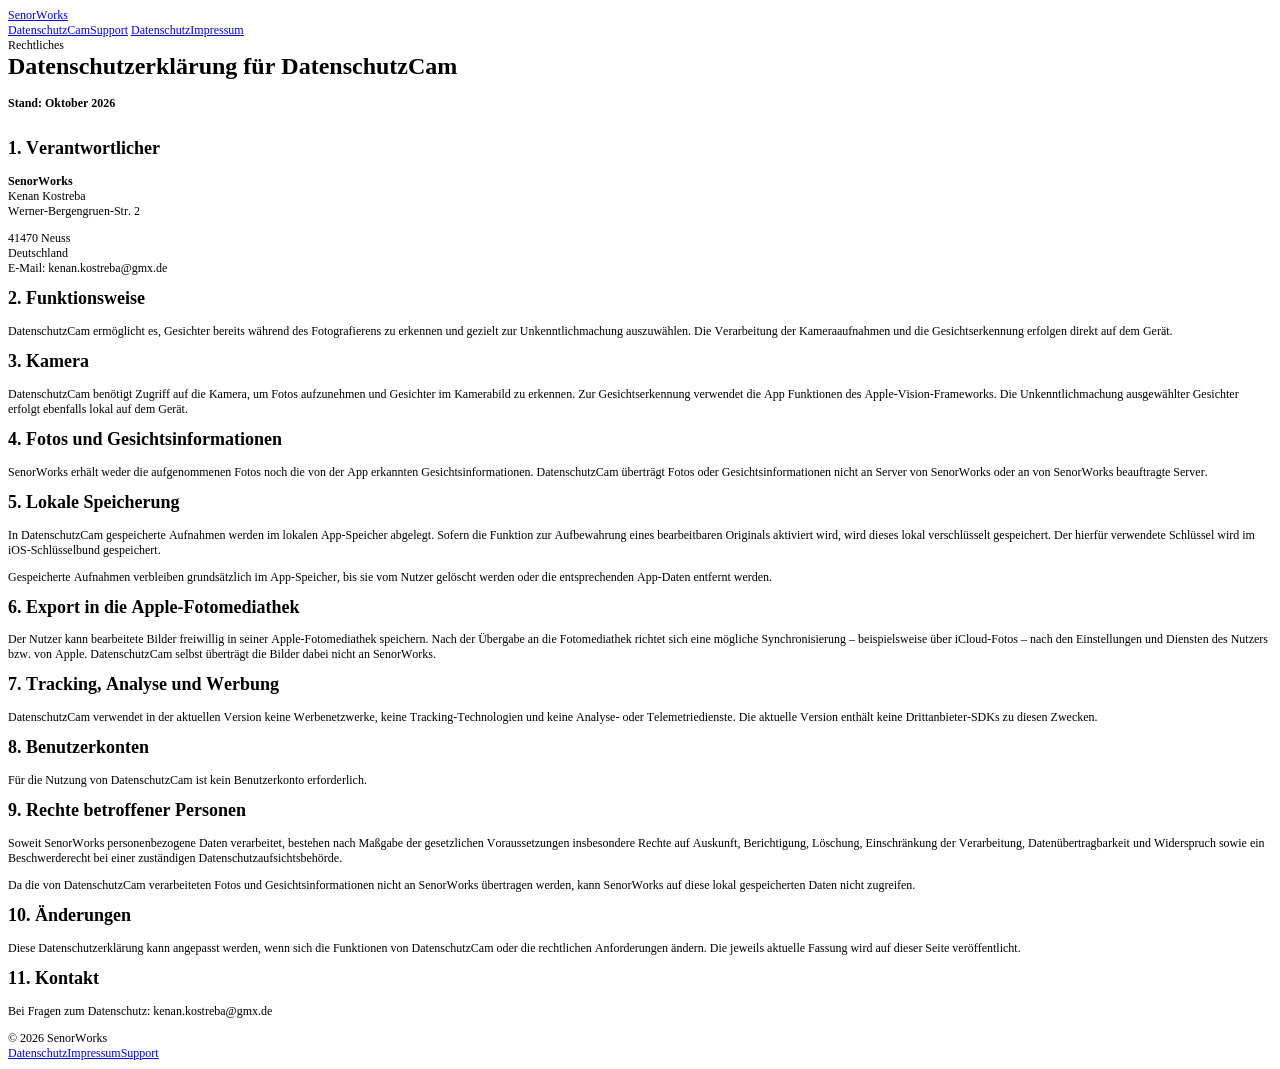
==== datenschutz/index.html @ f0e3f86e "Initial SenorWorks website" ====
<!DOCTYPE html PUBLIC "-//W3C//DTD HTML 4.01//EN" "http://www.w3.org/TR/html4/strict.dtd">
<html>
<head>
  <meta http-equiv="Content-Type" content="text/html; charset=utf-8">
  <meta http-equiv="Content-Style-Type" content="text/css">
  <title></title>
  <meta name="Description" content="SenorWorks – digitale Produkte mit klarem Zweck.">
  <meta name="Generator" content="Cocoa HTML Writer">
  <meta name="CocoaVersion" content="2775.1">
  <style type="text/css">
    p.p1 {margin: 0.0px 0.0px 0.0px 0.0px; font: 12.0px Times; color: #0000e9; -webkit-text-stroke: #0000dc}
    p.p2 {margin: 0.0px 0.0px 0.0px 0.0px; font: 12.0px Times; -webkit-text-stroke: #000000}
    p.p4 {margin: 0.0px 0.0px 12.0px 0.0px; font: 12.0px Times; -webkit-text-stroke: #000000}
    p.p5 {margin: 0.0px 0.0px 0.0px 0.0px; font: 12.0px Times; -webkit-text-stroke: #000000; min-height: 14.0px}
    span.s1 {text-decoration: underline ; font-kerning: none}
    span.s2 {font-kerning: none; color: #0000dc; -webkit-text-stroke: 0px #000000}
    span.s3 {text-decoration: underline ; font-kerning: none; color: #0000e3; -webkit-text-stroke: 0px #0000dc}
    span.s4 {font-kerning: none}
  </style>
</head>
<body>
<p class="p1"><span class="s1"><a href="file:///">SenorWorks</a></span></p>
<p class="p1"><span class="s1"><a href="file:///datenschutzcam/">DatenschutzCam</a><a href="file:///support/">Support</a></span><span class="s2"> <a href="file:///datenschutz/"><span class="s3">Datenschutz</span></a><a href="file:///impressum/"><span class="s3">Impressum</span></a></span></p>
<p class="p2"><span class="s4">Rechtliches</span></p>
<h1 style="margin: 0.0px 0.0px 16.1px 0.0px; font: 24.0px Times; -webkit-text-stroke: #000000"><span class="s4"><b>Datenschutzerklärung für DatenschutzCam</b><b></b></span></h1>
<p class="p4"><span class="s4"><b>Stand: Oktober 2026</b><b></b></span></p>
<p class="p5"><span class="s4"></span><br></p>
<h2 style="margin: 0.0px 0.0px 14.9px 0.0px; font: 18.0px Times; -webkit-text-stroke: #000000"><span class="s4"><b>1. Verantwortlicher</b><b></b></span></h2>
<p class="p4"><span class="s4"><b>SenorWorks</b><br>
Kenan Kostreba<br>
Werner-Bergengruen-Str. 2</span></p>
<p class="p4"><span class="s4">41470 Neuss<br>
Deutschland<br>
E-Mail: kenan.kostreba@gmx.de</span></p>
<h2 style="margin: 0.0px 0.0px 14.9px 0.0px; font: 18.0px Times; -webkit-text-stroke: #000000"><span class="s4"><b>2. Funktionsweise</b><b></b></span></h2>
<p class="p4"><span class="s4">DatenschutzCam ermöglicht es, Gesichter bereits während des Fotografierens zu erkennen und gezielt zur Unkenntlichmachung auszuwählen. Die Verarbeitung der Kameraaufnahmen und die Gesichtserkennung erfolgen direkt auf dem Gerät.</span></p>
<h2 style="margin: 0.0px 0.0px 14.9px 0.0px; font: 18.0px Times; -webkit-text-stroke: #000000"><span class="s4"><b>3. Kamera</b><b></b></span></h2>
<p class="p4"><span class="s4">DatenschutzCam benötigt Zugriff auf die Kamera, um Fotos aufzunehmen und Gesichter im Kamerabild zu erkennen. Zur Gesichtserkennung verwendet die App Funktionen des Apple-Vision-Frameworks. Die Unkenntlichmachung ausgewählter Gesichter erfolgt ebenfalls lokal auf dem Gerät.</span></p>
<h2 style="margin: 0.0px 0.0px 14.9px 0.0px; font: 18.0px Times; -webkit-text-stroke: #000000"><span class="s4"><b>4. Fotos und Gesichtsinformationen</b><b></b></span></h2>
<p class="p4"><span class="s4">SenorWorks erhält weder die aufgenommenen Fotos noch die von der App erkannten Gesichtsinformationen. DatenschutzCam überträgt Fotos oder Gesichtsinformationen nicht an Server von SenorWorks oder an von SenorWorks beauftragte Server.</span></p>
<h2 style="margin: 0.0px 0.0px 14.9px 0.0px; font: 18.0px Times; -webkit-text-stroke: #000000"><span class="s4"><b>5. Lokale Speicherung</b><b></b></span></h2>
<p class="p4"><span class="s4">In DatenschutzCam gespeicherte Aufnahmen werden im lokalen App-Speicher abgelegt. Sofern die Funktion zur Aufbewahrung eines bearbeitbaren Originals aktiviert wird, wird dieses lokal verschlüsselt gespeichert. Der hierfür verwendete Schlüssel wird im iOS-Schlüsselbund gespeichert.</span></p>
<p class="p4"><span class="s4">Gespeicherte Aufnahmen verbleiben grundsätzlich im App-Speicher, bis sie vom Nutzer gelöscht werden oder die entsprechenden App-Daten entfernt werden.</span></p>
<h2 style="margin: 0.0px 0.0px 14.9px 0.0px; font: 18.0px Times; -webkit-text-stroke: #000000"><span class="s4"><b>6. Export in die Apple-Fotomediathek</b><b></b></span></h2>
<p class="p4"><span class="s4">Der Nutzer kann bearbeitete Bilder freiwillig in seiner Apple-Fotomediathek speichern. Nach der Übergabe an die Fotomediathek richtet sich eine mögliche Synchronisierung – beispielsweise über iCloud-Fotos – nach den Einstellungen und Diensten des Nutzers bzw. von Apple. DatenschutzCam selbst überträgt die Bilder dabei nicht an SenorWorks.</span></p>
<h2 style="margin: 0.0px 0.0px 14.9px 0.0px; font: 18.0px Times; -webkit-text-stroke: #000000"><span class="s4"><b>7. Tracking, Analyse und Werbung</b><b></b></span></h2>
<p class="p4"><span class="s4">DatenschutzCam verwendet in der aktuellen Version keine Werbenetzwerke, keine Tracking-Technologien und keine Analyse- oder Telemetriedienste. Die aktuelle Version enthält keine Drittanbieter-SDKs zu diesen Zwecken.</span></p>
<h2 style="margin: 0.0px 0.0px 14.9px 0.0px; font: 18.0px Times; -webkit-text-stroke: #000000"><span class="s4"><b>8. Benutzerkonten</b><b></b></span></h2>
<p class="p4"><span class="s4">Für die Nutzung von DatenschutzCam ist kein Benutzerkonto erforderlich.</span></p>
<h2 style="margin: 0.0px 0.0px 14.9px 0.0px; font: 18.0px Times; -webkit-text-stroke: #000000"><span class="s4"><b>9. Rechte betroffener Personen</b><b></b></span></h2>
<p class="p4"><span class="s4">Soweit SenorWorks personenbezogene Daten verarbeitet, bestehen nach Maßgabe der gesetzlichen Voraussetzungen insbesondere Rechte auf Auskunft, Berichtigung, Löschung, Einschränkung der Verarbeitung, Datenübertragbarkeit und Widerspruch sowie ein Beschwerderecht bei einer zuständigen Datenschutzaufsichtsbehörde.</span></p>
<p class="p4"><span class="s4">Da die von DatenschutzCam verarbeiteten Fotos und Gesichtsinformationen nicht an SenorWorks übertragen werden, kann SenorWorks auf diese lokal gespeicherten Daten nicht zugreifen.</span></p>
<h2 style="margin: 0.0px 0.0px 14.9px 0.0px; font: 18.0px Times; -webkit-text-stroke: #000000"><span class="s4"><b>10. Änderungen</b><b></b></span></h2>
<p class="p4"><span class="s4">Diese Datenschutzerklärung kann angepasst werden, wenn sich die Funktionen von DatenschutzCam oder die rechtlichen Anforderungen ändern. Die jeweils aktuelle Fassung wird auf dieser Seite veröffentlicht.</span></p>
<h2 style="margin: 0.0px 0.0px 14.9px 0.0px; font: 18.0px Times; -webkit-text-stroke: #000000"><span class="s4"><b>11. Kontakt</b><b></b></span></h2>
<p class="p4"><span class="s4">Bei Fragen zum Datenschutz: kenan.kostreba@gmx.de</span></p>
<p class="p2"><span class="s4">© 2026 SenorWorks</span></p>
<p class="p1"><span class="s1"><a href="file:///datenschutz/">Datenschutz</a><a href="file:///impressum/">Impressum</a><a href="file:///support/">Support</a></span></p>
</body>
</html>
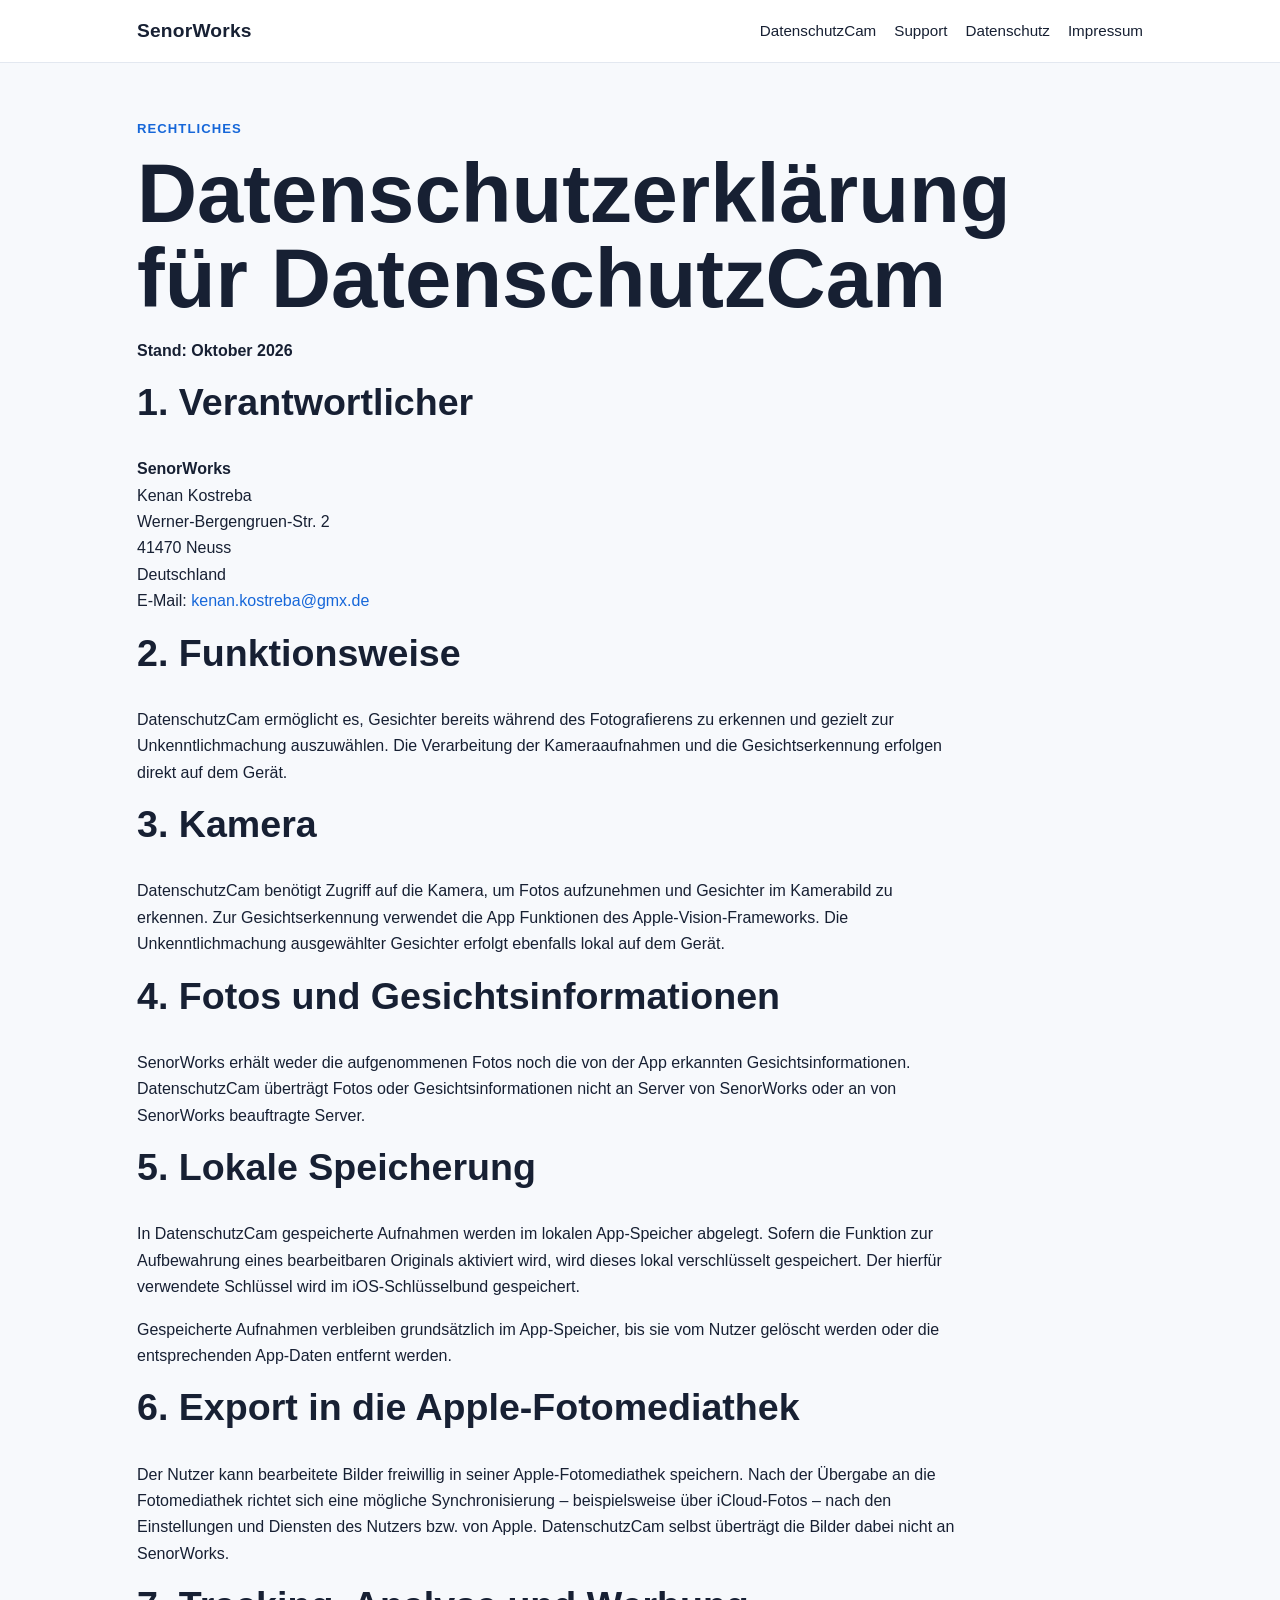
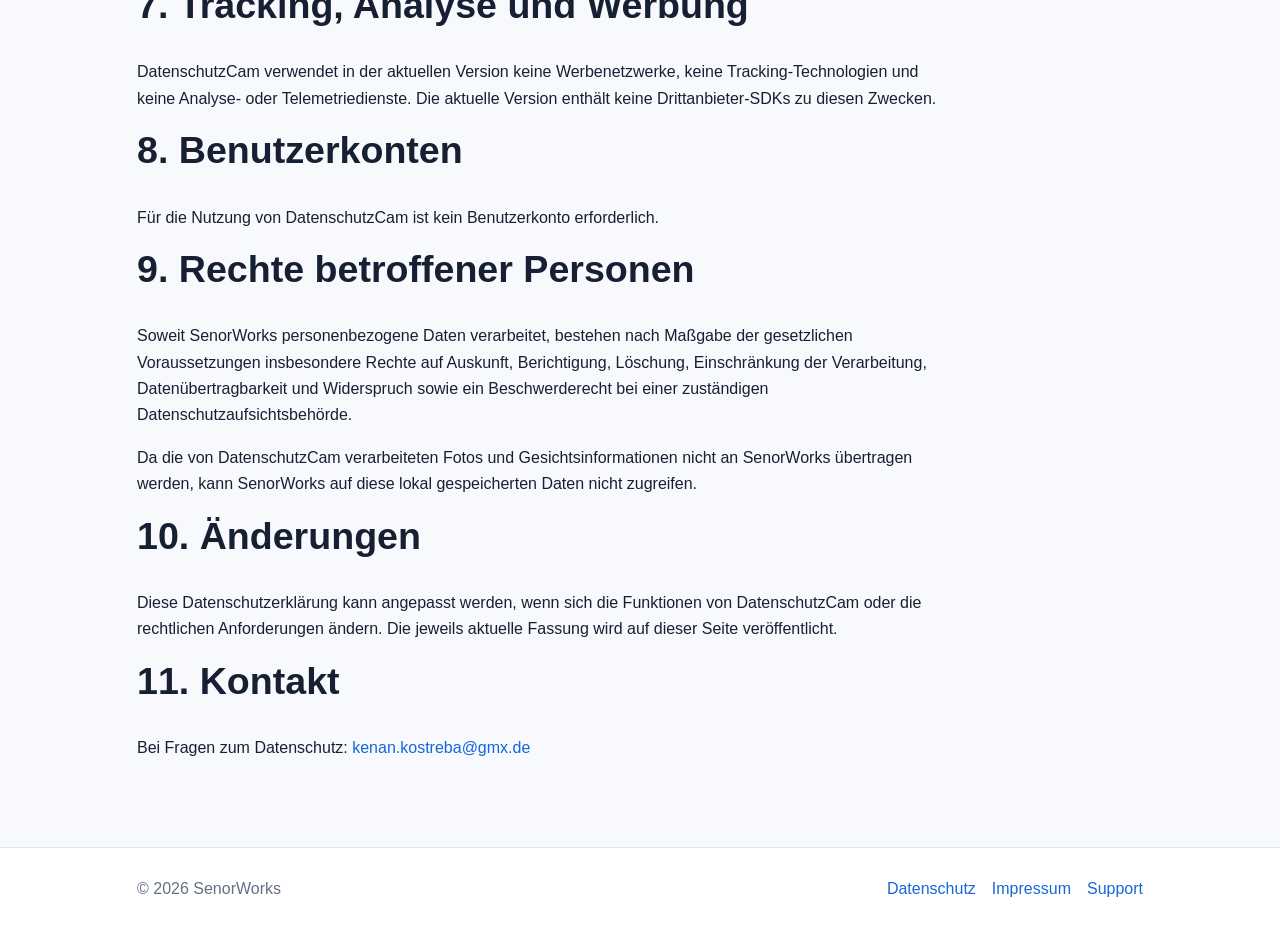
==== commit 296b7434: "Revise index.html for Datenschutzerklärung Updated the HTML structure and metadata for the privacy p" ====
--- a/datenschutz/index.html
+++ b/datenschutz/index.html
@@ -1,60 +1,89 @@
-<!DOCTYPE html PUBLIC "-//W3C//DTD HTML 4.01//EN" "http://www.w3.org/TR/html4/strict.dtd">
-<html>
+
+<!doctype html>
+<html lang="de">
 <head>
-  <meta http-equiv="Content-Type" content="text/html; charset=utf-8">
-  <meta http-equiv="Content-Style-Type" content="text/css">
-  <title></title>
-  <meta name="Description" content="SenorWorks – digitale Produkte mit klarem Zweck.">
-  <meta name="Generator" content="Cocoa HTML Writer">
-  <meta name="CocoaVersion" content="2775.1">
-  <style type="text/css">
-    p.p1 {margin: 0.0px 0.0px 0.0px 0.0px; font: 12.0px Times; color: #0000e9; -webkit-text-stroke: #0000dc}
-    p.p2 {margin: 0.0px 0.0px 0.0px 0.0px; font: 12.0px Times; -webkit-text-stroke: #000000}
-    p.p4 {margin: 0.0px 0.0px 12.0px 0.0px; font: 12.0px Times; -webkit-text-stroke: #000000}
-    p.p5 {margin: 0.0px 0.0px 0.0px 0.0px; font: 12.0px Times; -webkit-text-stroke: #000000; min-height: 14.0px}
-    span.s1 {text-decoration: underline ; font-kerning: none}
-    span.s2 {font-kerning: none; color: #0000dc; -webkit-text-stroke: 0px #000000}
-    span.s3 {text-decoration: underline ; font-kerning: none; color: #0000e3; -webkit-text-stroke: 0px #0000dc}
-    span.s4 {font-kerning: none}
-  </style>
+  <meta charset="utf-8">
+  <meta name="viewport" content="width=device-width, initial-scale=1">
+  <title>Datenschutzerklärung – DatenschutzCam | SenorWorks</title>
+  <meta name="description" content="Datenschutzerklärung für die App DatenschutzCam von SenorWorks.">
+  <link rel="stylesheet" href="/assets/style.css">
 </head>
 <body>
-<p class="p1"><span class="s1"><a href="file:///">SenorWorks</a></span></p>
-<p class="p1"><span class="s1"><a href="file:///datenschutzcam/">DatenschutzCam</a><a href="file:///support/">Support</a></span><span class="s2"> <a href="file:///datenschutz/"><span class="s3">Datenschutz</span></a><a href="file:///impressum/"><span class="s3">Impressum</span></a></span></p>
-<p class="p2"><span class="s4">Rechtliches</span></p>
-<h1 style="margin: 0.0px 0.0px 16.1px 0.0px; font: 24.0px Times; -webkit-text-stroke: #000000"><span class="s4"><b>Datenschutzerklärung für DatenschutzCam</b><b></b></span></h1>
-<p class="p4"><span class="s4"><b>Stand: Oktober 2026</b><b></b></span></p>
-<p class="p5"><span class="s4"></span><br></p>
-<h2 style="margin: 0.0px 0.0px 14.9px 0.0px; font: 18.0px Times; -webkit-text-stroke: #000000"><span class="s4"><b>1. Verantwortlicher</b><b></b></span></h2>
-<p class="p4"><span class="s4"><b>SenorWorks</b><br>
-Kenan Kostreba<br>
-Werner-Bergengruen-Str. 2</span></p>
-<p class="p4"><span class="s4">41470 Neuss<br>
-Deutschland<br>
-E-Mail: kenan.kostreba@gmx.de</span></p>
-<h2 style="margin: 0.0px 0.0px 14.9px 0.0px; font: 18.0px Times; -webkit-text-stroke: #000000"><span class="s4"><b>2. Funktionsweise</b><b></b></span></h2>
-<p class="p4"><span class="s4">DatenschutzCam ermöglicht es, Gesichter bereits während des Fotografierens zu erkennen und gezielt zur Unkenntlichmachung auszuwählen. Die Verarbeitung der Kameraaufnahmen und die Gesichtserkennung erfolgen direkt auf dem Gerät.</span></p>
-<h2 style="margin: 0.0px 0.0px 14.9px 0.0px; font: 18.0px Times; -webkit-text-stroke: #000000"><span class="s4"><b>3. Kamera</b><b></b></span></h2>
-<p class="p4"><span class="s4">DatenschutzCam benötigt Zugriff auf die Kamera, um Fotos aufzunehmen und Gesichter im Kamerabild zu erkennen. Zur Gesichtserkennung verwendet die App Funktionen des Apple-Vision-Frameworks. Die Unkenntlichmachung ausgewählter Gesichter erfolgt ebenfalls lokal auf dem Gerät.</span></p>
-<h2 style="margin: 0.0px 0.0px 14.9px 0.0px; font: 18.0px Times; -webkit-text-stroke: #000000"><span class="s4"><b>4. Fotos und Gesichtsinformationen</b><b></b></span></h2>
-<p class="p4"><span class="s4">SenorWorks erhält weder die aufgenommenen Fotos noch die von der App erkannten Gesichtsinformationen. DatenschutzCam überträgt Fotos oder Gesichtsinformationen nicht an Server von SenorWorks oder an von SenorWorks beauftragte Server.</span></p>
-<h2 style="margin: 0.0px 0.0px 14.9px 0.0px; font: 18.0px Times; -webkit-text-stroke: #000000"><span class="s4"><b>5. Lokale Speicherung</b><b></b></span></h2>
-<p class="p4"><span class="s4">In DatenschutzCam gespeicherte Aufnahmen werden im lokalen App-Speicher abgelegt. Sofern die Funktion zur Aufbewahrung eines bearbeitbaren Originals aktiviert wird, wird dieses lokal verschlüsselt gespeichert. Der hierfür verwendete Schlüssel wird im iOS-Schlüsselbund gespeichert.</span></p>
-<p class="p4"><span class="s4">Gespeicherte Aufnahmen verbleiben grundsätzlich im App-Speicher, bis sie vom Nutzer gelöscht werden oder die entsprechenden App-Daten entfernt werden.</span></p>
-<h2 style="margin: 0.0px 0.0px 14.9px 0.0px; font: 18.0px Times; -webkit-text-stroke: #000000"><span class="s4"><b>6. Export in die Apple-Fotomediathek</b><b></b></span></h2>
-<p class="p4"><span class="s4">Der Nutzer kann bearbeitete Bilder freiwillig in seiner Apple-Fotomediathek speichern. Nach der Übergabe an die Fotomediathek richtet sich eine mögliche Synchronisierung – beispielsweise über iCloud-Fotos – nach den Einstellungen und Diensten des Nutzers bzw. von Apple. DatenschutzCam selbst überträgt die Bilder dabei nicht an SenorWorks.</span></p>
-<h2 style="margin: 0.0px 0.0px 14.9px 0.0px; font: 18.0px Times; -webkit-text-stroke: #000000"><span class="s4"><b>7. Tracking, Analyse und Werbung</b><b></b></span></h2>
-<p class="p4"><span class="s4">DatenschutzCam verwendet in der aktuellen Version keine Werbenetzwerke, keine Tracking-Technologien und keine Analyse- oder Telemetriedienste. Die aktuelle Version enthält keine Drittanbieter-SDKs zu diesen Zwecken.</span></p>
-<h2 style="margin: 0.0px 0.0px 14.9px 0.0px; font: 18.0px Times; -webkit-text-stroke: #000000"><span class="s4"><b>8. Benutzerkonten</b><b></b></span></h2>
-<p class="p4"><span class="s4">Für die Nutzung von DatenschutzCam ist kein Benutzerkonto erforderlich.</span></p>
-<h2 style="margin: 0.0px 0.0px 14.9px 0.0px; font: 18.0px Times; -webkit-text-stroke: #000000"><span class="s4"><b>9. Rechte betroffener Personen</b><b></b></span></h2>
-<p class="p4"><span class="s4">Soweit SenorWorks personenbezogene Daten verarbeitet, bestehen nach Maßgabe der gesetzlichen Voraussetzungen insbesondere Rechte auf Auskunft, Berichtigung, Löschung, Einschränkung der Verarbeitung, Datenübertragbarkeit und Widerspruch sowie ein Beschwerderecht bei einer zuständigen Datenschutzaufsichtsbehörde.</span></p>
-<p class="p4"><span class="s4">Da die von DatenschutzCam verarbeiteten Fotos und Gesichtsinformationen nicht an SenorWorks übertragen werden, kann SenorWorks auf diese lokal gespeicherten Daten nicht zugreifen.</span></p>
-<h2 style="margin: 0.0px 0.0px 14.9px 0.0px; font: 18.0px Times; -webkit-text-stroke: #000000"><span class="s4"><b>10. Änderungen</b><b></b></span></h2>
-<p class="p4"><span class="s4">Diese Datenschutzerklärung kann angepasst werden, wenn sich die Funktionen von DatenschutzCam oder die rechtlichen Anforderungen ändern. Die jeweils aktuelle Fassung wird auf dieser Seite veröffentlicht.</span></p>
-<h2 style="margin: 0.0px 0.0px 14.9px 0.0px; font: 18.0px Times; -webkit-text-stroke: #000000"><span class="s4"><b>11. Kontakt</b><b></b></span></h2>
-<p class="p4"><span class="s4">Bei Fragen zum Datenschutz: kenan.kostreba@gmx.de</span></p>
-<p class="p2"><span class="s4">© 2026 SenorWorks</span></p>
-<p class="p1"><span class="s1"><a href="file:///datenschutz/">Datenschutz</a><a href="file:///impressum/">Impressum</a><a href="file:///support/">Support</a></span></p>
+
+<header>
+  <div class="nav">
+    <a class="brand" href="/">SenorWorks</a>
+    <nav>
+      <a href="/datenschutzcam/">DatenschutzCam</a>
+      <a href="/support/">Support</a>
+      <a href="/datenschutz/">Datenschutz</a>
+      <a href="/impressum/">Impressum</a>
+    </nav>
+  </div>
+</header>
+
+<main>
+  <div class="content">
+    <div class="eyebrow">Rechtliches</div>
+    <h1>Datenschutzerklärung für DatenschutzCam</h1>
+    <p><strong>Stand: Oktober 2026</strong></p>
+
+    <h2>1. Verantwortlicher</h2>
+    <p>
+      <strong>SenorWorks</strong><br>
+      Kenan Kostreba<br>
+      Werner-Bergengruen-Str. 2<br>
+      41470 Neuss<br>
+      Deutschland<br>
+      E-Mail: <a href="mailto:kenan.kostreba@gmx.de">kenan.kostreba@gmx.de</a>
+    </p>
+
+    <h2>2. Funktionsweise</h2>
+    <p>DatenschutzCam ermöglicht es, Gesichter bereits während des Fotografierens zu erkennen und gezielt zur Unkenntlichmachung auszuwählen. Die Verarbeitung der Kameraaufnahmen und die Gesichtserkennung erfolgen direkt auf dem Gerät.</p>
+
+    <h2>3. Kamera</h2>
+    <p>DatenschutzCam benötigt Zugriff auf die Kamera, um Fotos aufzunehmen und Gesichter im Kamerabild zu erkennen. Zur Gesichtserkennung verwendet die App Funktionen des Apple-Vision-Frameworks. Die Unkenntlichmachung ausgewählter Gesichter erfolgt ebenfalls lokal auf dem Gerät.</p>
+
+    <h2>4. Fotos und Gesichtsinformationen</h2>
+    <p>SenorWorks erhält weder die aufgenommenen Fotos noch die von der App erkannten Gesichtsinformationen. DatenschutzCam überträgt Fotos oder Gesichtsinformationen nicht an Server von SenorWorks oder an von SenorWorks beauftragte Server.</p>
+
+    <h2>5. Lokale Speicherung</h2>
+    <p>In DatenschutzCam gespeicherte Aufnahmen werden im lokalen App-Speicher abgelegt. Sofern die Funktion zur Aufbewahrung eines bearbeitbaren Originals aktiviert wird, wird dieses lokal verschlüsselt gespeichert. Der hierfür verwendete Schlüssel wird im iOS-Schlüsselbund gespeichert.</p>
+    <p>Gespeicherte Aufnahmen verbleiben grundsätzlich im App-Speicher, bis sie vom Nutzer gelöscht werden oder die entsprechenden App-Daten entfernt werden.</p>
+
+    <h2>6. Export in die Apple-Fotomediathek</h2>
+    <p>Der Nutzer kann bearbeitete Bilder freiwillig in seiner Apple-Fotomediathek speichern. Nach der Übergabe an die Fotomediathek richtet sich eine mögliche Synchronisierung – beispielsweise über iCloud-Fotos – nach den Einstellungen und Diensten des Nutzers bzw. von Apple. DatenschutzCam selbst überträgt die Bilder dabei nicht an SenorWorks.</p>
+
+    <h2>7. Tracking, Analyse und Werbung</h2>
+    <p>DatenschutzCam verwendet in der aktuellen Version keine Werbenetzwerke, keine Tracking-Technologien und keine Analyse- oder Telemetriedienste. Die aktuelle Version enthält keine Drittanbieter-SDKs zu diesen Zwecken.</p>
+
+    <h2>8. Benutzerkonten</h2>
+    <p>Für die Nutzung von DatenschutzCam ist kein Benutzerkonto erforderlich.</p>
+
+    <h2>9. Rechte betroffener Personen</h2>
+    <p>Soweit SenorWorks personenbezogene Daten verarbeitet, bestehen nach Maßgabe der gesetzlichen Voraussetzungen insbesondere Rechte auf Auskunft, Berichtigung, Löschung, Einschränkung der Verarbeitung, Datenübertragbarkeit und Widerspruch sowie ein Beschwerderecht bei einer zuständigen Datenschutzaufsichtsbehörde.</p>
+    <p>Da die von DatenschutzCam verarbeiteten Fotos und Gesichtsinformationen nicht an SenorWorks übertragen werden, kann SenorWorks auf diese lokal gespeicherten Daten nicht zugreifen.</p>
+
+    <h2>10. Änderungen</h2>
+    <p>Diese Datenschutzerklärung kann angepasst werden, wenn sich die Funktionen von DatenschutzCam oder die rechtlichen Anforderungen ändern. Die jeweils aktuelle Fassung wird auf dieser Seite veröffentlicht.</p>
+
+    <h2>11. Kontakt</h2>
+    <p>Bei Fragen zum Datenschutz:
+      <a href="mailto:kenan.kostreba@gmx.de">kenan.kostreba@gmx.de</a>
+    </p>
+  </div>
+</main>
+
+<footer>
+  <div class="footer">
+    <span>© 2026 SenorWorks</span>
+    <div class="footer-links">
+      <a href="/datenschutz/">Datenschutz</a>
+      <a href="/impressum/">Impressum</a>
+      <a href="/support/">Support</a>
+    </div>
+  </div>
+</footer>
+
 </body>
 </html>
--- a/assets/style.css
+++ b/assets/style.css
@@ -0,0 +1,35 @@
+:root{
+  --bg:#f7f9fc; --card:#ffffff; --text:#172033; --muted:#657086;
+  --accent:#1667d9; --accent2:#0e4fae; --line:#e3e8f0; --soft:#eaf3ff;
+}
+*{box-sizing:border-box}
+html{scroll-behavior:smooth}
+body{margin:0;font-family:-apple-system,BlinkMacSystemFont,"Segoe UI",Roboto,Arial,sans-serif;background:var(--bg);color:var(--text);line-height:1.65}
+a{color:var(--accent);text-decoration:none}
+a:hover{text-decoration:underline}
+header{background:rgba(255,255,255,.94);border-bottom:1px solid var(--line);position:sticky;top:0;z-index:10}
+.nav{max-width:1050px;margin:auto;padding:15px 22px;display:flex;align-items:center;justify-content:space-between;gap:20px}
+.brand{font-weight:800;font-size:1.2rem;color:var(--text);letter-spacing:.2px}
+nav{display:flex;gap:18px;flex-wrap:wrap}
+nav a{color:var(--text);font-size:.95rem}
+main{max-width:1050px;margin:auto;padding:0 22px 70px}
+.hero{padding:90px 0 70px;max-width:820px}
+.eyebrow{font-weight:700;color:var(--accent);text-transform:uppercase;letter-spacing:.08em;font-size:.82rem}
+h1{font-size:clamp(2.5rem,7vw,5.2rem);line-height:1.02;margin:.15em 0}
+h2{font-size:clamp(1.65rem,4vw,2.35rem);line-height:1.2;margin-top:0}
+h3{margin-bottom:.3rem}
+.lead{font-size:clamp(1.2rem,2.5vw,1.55rem);max-width:760px;color:#34415a}
+.claim{font-size:1.25rem;font-weight:750;margin:28px 0}
+.btn{display:inline-block;background:var(--accent);color:white;padding:12px 18px;border-radius:10px;font-weight:700;margin-top:10px}
+.btn:hover{background:var(--accent2);text-decoration:none}
+.grid{display:grid;grid-template-columns:repeat(3,1fr);gap:18px;margin:35px 0 70px}
+.card{background:var(--card);border:1px solid var(--line);border-radius:18px;padding:25px;box-shadow:0 8px 30px rgba(20,45,80,.05)}
+.section{padding:48px 0;border-top:1px solid var(--line)}
+.content{max-width:820px;padding-top:55px}
+.notice{background:var(--soft);border-radius:14px;padding:18px 20px;margin:24px 0}
+.placeholder{background:#fff3cd;padding:2px 6px;border-radius:4px;font-weight:700}
+footer{border-top:1px solid var(--line);background:white}
+.footer{max-width:1050px;margin:auto;padding:28px 22px;color:var(--muted);display:flex;justify-content:space-between;gap:20px;flex-wrap:wrap}
+.footer-links{display:flex;gap:16px;flex-wrap:wrap}
+ul{padding-left:22px}
+@media(max-width:760px){.grid{grid-template-columns:1fr}.nav{align-items:flex-start;flex-direction:column}.hero{padding-top:60px}nav{gap:12px}}
